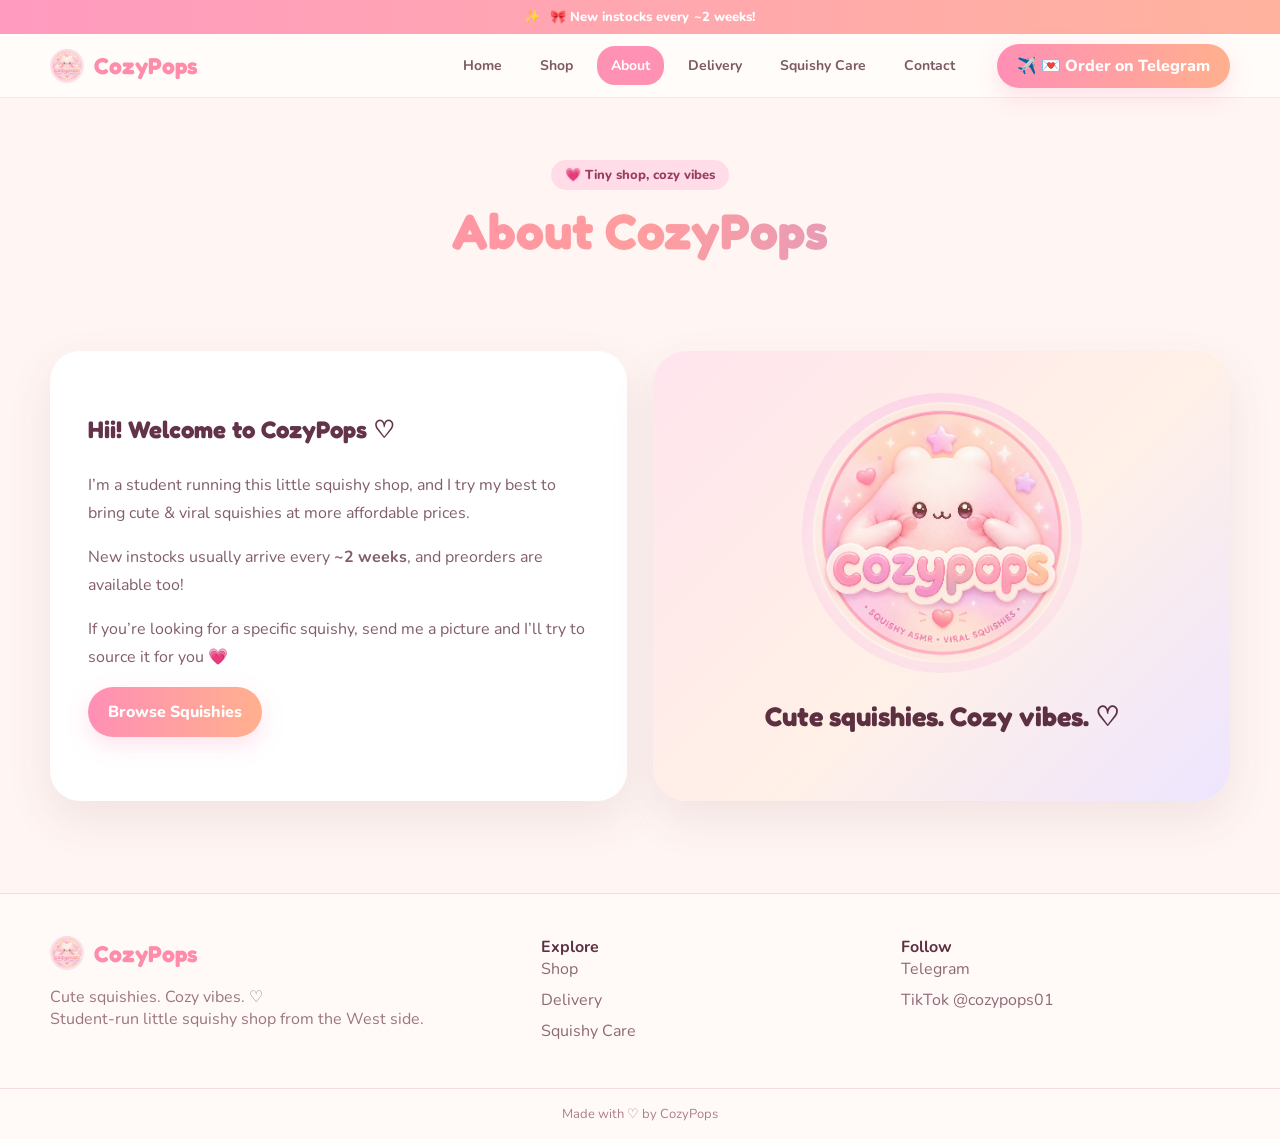
==== about.html @ 8c3b7f12 "Initial CozyPops website" ====
<!doctype html><html lang="en"><head><meta charset="utf-8"><meta name="viewport" content="width=device-width,initial-scale=1"><meta name="theme-color" content="#ff8fb5"><link rel="icon" href="assets/cozypops-logo.png"><link rel="stylesheet" href="css/styles.css"><title>About | CozyPops</title></head><body><div id="site-header"></div><main><section class="page-head"><div class="wrap"><span class="eyebrow">💗 Tiny shop, cozy vibes</span><h1>About CozyPops</h1></div></section><section class="section-sm"><div class="wrap split"><div class="content-card"><h2>Hii! Welcome to CozyPops ♡</h2><p>I’m a student running this little squishy shop, and I try my best to bring cute & viral squishies at more affordable prices.</p><p>New instocks usually arrive every <strong>~2 weeks</strong>, and preorders are available too!</p><p>If you’re looking for a specific squishy, send me a picture and I’ll try to source it for you 💗</p><a class="btn-primary" href="shop.html">Browse Squishies</a></div><div class="soft-panel center"><img src="assets/cozypops-logo.png" alt="CozyPops" style="width:280px;margin:auto;border-radius:50%"><h3 style="font-family:Fredoka;font-size:27px">Cute squishies. Cozy vibes. ♡</h3></div></div></section></main><div id="site-footer"></div><script src="js/products.js"></script><script src="js/app.js"></script></body></html>
---- css/styles.css ----
@import url('https://fonts.googleapis.com/css2?family=Fredoka:wght@400;500;600;700&family=Nunito:wght@400;500;600;700;800&display=swap');
:root{--bg:#fff5f2;--panel:#fffaf8;--white:#fff;--pink:#ff8fb5;--pink2:#ff9aa9;--peach:#ffb08e;--lav:#c9a5ea;--ink:#5d3041;--muted:#a77988;--line:#f8ddd9;--mint:#e7f6ee;--mintink:#3f8d70;--shadow:0 18px 45px rgba(120,65,84,.10);--radius:28px}
*{box-sizing:border-box}html{scroll-behavior:smooth}body{margin:0;background:var(--bg);color:var(--ink);font-family:'Nunito',sans-serif;overflow-x:hidden}a{color:inherit;text-decoration:none}button,input,select,textarea{font:inherit}img{max-width:100%;display:block}.wrap{width:min(1180px,calc(100% - 36px));margin:auto}.section{padding:78px 0}.section-sm{padding:52px 0}.center{text-align:center}.muted{color:var(--muted)}
.announcement{height:34px;background:linear-gradient(90deg,#ff9bc0,#ffb39e);color:#fff;display:flex;align-items:center;justify-content:center;font-weight:800;font-size:13px;letter-spacing:.1px}.announcement .spark{display:inline-block;animation:twinkle 1.5s ease-in-out infinite;margin-right:9px}@keyframes twinkle{50%{transform:scale(1.35) rotate(12deg);opacity:.65}}
header{height:64px;background:rgba(255,252,250,.92);backdrop-filter:blur(12px);position:sticky;top:0;z-index:30;border-bottom:1px solid rgba(247,219,218,.65)}.nav{height:100%;display:flex;align-items:center;gap:28px}.brand{display:flex;align-items:center;gap:10px;font-family:'Fredoka';font-size:23px;font-weight:700;color:#ff8ca9;margin-right:auto}.brand img{width:34px;height:34px;border-radius:50%;object-fit:cover}.navlinks{display:flex;align-items:center;gap:10px}.navlinks a{padding:10px 14px;border-radius:18px;font-weight:700;color:#7d5b66;font-size:14px;transition:.2s}.navlinks a:hover,.navlinks a.active{background:#ff91b4;color:white}.telegram-btn,.btn-primary{border:none;display:inline-flex;align-items:center;justify-content:center;gap:8px;padding:11px 20px;border-radius:999px;color:#fff;background:linear-gradient(90deg,var(--pink),var(--peach));font-weight:800;box-shadow:0 8px 22px rgba(255,143,181,.25);cursor:pointer;transition:.2s}.telegram-btn:hover,.btn-primary:hover{transform:translateY(-2px);box-shadow:0 12px 28px rgba(255,143,181,.34)}.btn-soft{display:inline-flex;justify-content:center;align-items:center;gap:7px;padding:11px 19px;border-radius:999px;background:#ffe4ee;color:#8b3555;font-weight:800;border:0;cursor:pointer;transition:.2s}.btn-soft:hover{background:#ffd3e2;transform:translateY(-1px)}.menu-btn{display:none;border:0;background:#ffe5ee;width:42px;height:42px;border-radius:14px;color:#7d4158;font-size:21px}
.hero{min-height:590px;display:grid;place-items:center;position:relative;overflow:hidden;background:radial-gradient(circle at 20% 15%,#fff 0 5%,transparent 25%),linear-gradient(180deg,#fff7f6,#fff2f0)}.hero-inner{display:grid;grid-template-columns:1.05fr .95fr;align-items:center;gap:58px;position:relative;z-index:2}.hero h1{font-family:'Fredoka';font-size:clamp(46px,6vw,76px);line-height:.98;margin:0 0 20px;background:linear-gradient(90deg,#ff83ad,#ff9a9a,#bd92e7);-webkit-background-clip:text;background-clip:text;color:transparent}.hero p{font-size:20px;color:#936d7a;max-width:580px;margin:0 0 28px}.hero-actions{display:flex;gap:12px;flex-wrap:wrap}.hero-card{position:relative;display:flex;justify-content:center;align-items:center}.hero-card:before{content:'';position:absolute;width:390px;height:390px;border-radius:46% 54% 42% 58%;background:linear-gradient(135deg,#ffd5e4,#ffebda 55%,#e7dbff);animation:blob 8s ease-in-out infinite}.hero-logo{width:min(390px,82vw);position:relative;z-index:1;border-radius:50%;filter:drop-shadow(0 28px 28px rgba(148,79,101,.16));animation:float 4s ease-in-out infinite}.floaty{position:absolute;font-size:30px;z-index:1;filter:drop-shadow(0 6px 6px rgba(137,83,101,.12));animation:drift 5s ease-in-out infinite}.f1{left:6%;top:18%}.f2{right:6%;top:30%;animation-delay:-1s}.f3{left:13%;bottom:14%;animation-delay:-2s}.f4{right:16%;bottom:12%;animation-delay:-3s}@keyframes float{50%{transform:translateY(-13px) rotate(1deg)}}@keyframes drift{50%{transform:translateY(-18px) rotate(12deg)}}@keyframes blob{50%{transform:rotate(8deg) scale(1.04);border-radius:56% 44% 58% 42%}}
.eyebrow{display:inline-flex;gap:7px;align-items:center;padding:6px 14px;border-radius:999px;background:#ffdce8;color:#9a3f60;font-weight:800;font-size:13px}.title{font-family:'Fredoka';font-size:42px;margin:14px 0 10px;background:linear-gradient(90deg,#ff86af,#ff9d9e,#b998e5);-webkit-background-clip:text;background-clip:text;color:transparent}.sub{font-size:18px;color:#a27484;margin:0 auto;max-width:650px}
.product-grid{display:grid;grid-template-columns:repeat(4,1fr);gap:24px;margin-top:42px}.product-card{background:white;border-radius:25px;overflow:hidden;box-shadow:var(--shadow);transition:.28s;position:relative}.product-card:hover{transform:translateY(-7px);box-shadow:0 24px 50px rgba(120,65,84,.15)}.product-media{aspect-ratio:1/1;position:relative;overflow:hidden;background:#ffeef2}.product-media img{width:100%;height:100%;object-fit:cover;transition:.35s}.product-card:hover .product-media img{transform:scale(1.045)}.badges{position:absolute;left:14px;top:14px;display:flex;gap:7px;flex-wrap:wrap}.badge{font-size:11px;font-weight:900;text-transform:uppercase;padding:6px 10px;border-radius:999px;background:#ffd6e4;color:#963c5d}.badge.viral{background:#fff0d7;color:#a76826}.badge.preorder{background:#e8ddff;color:#684e9e}.badge.sold{background:#eee;color:#777}.card-body{padding:17px 18px 18px}.product-name{font-weight:900;font-size:16px;min-height:44px}.price-row{display:flex;align-items:center;justify-content:space-between;gap:10px;margin:9px 0 15px}.price{font-family:'Fredoka';font-size:22px;font-weight:700;color:#ff839f}.stock{font-size:13px;color:#9f7382}.stock.low{color:#c0663e}.stock.ok{color:#7c7180}.card-body .btn-soft{width:100%;padding:9px}.stars{color:#ffb158;letter-spacing:1px}.rating{font-size:12px;color:#a57483;margin-top:8px}
.cat-grid{display:grid;grid-template-columns:repeat(5,1fr);gap:16px;margin-top:34px}.cat-card{background:#fff;border-radius:22px;padding:24px 12px;text-align:center;box-shadow:var(--shadow);transition:.2s}.cat-card:hover{transform:translateY(-4px)}.cat-emoji{font-size:38px;display:block;margin-bottom:10px;animation:bob 3s ease-in-out infinite}.cat-card:nth-child(even) .cat-emoji{animation-delay:-1.4s}@keyframes bob{50%{transform:translateY(-7px) rotate(6deg)}}
.soft-panel{background:linear-gradient(135deg,#ffe5ee,#fff0e7 55%,#eee5ff);border-radius:34px;padding:42px;box-shadow:var(--shadow)}.three-col{display:grid;grid-template-columns:repeat(3,1fr);gap:20px}.info-card{background:rgba(255,255,255,.8);border-radius:24px;padding:28px;text-align:center}.info-card .icon{font-size:36px;margin-bottom:9px}.info-card h3{font-family:'Fredoka';margin:0 0 8px;font-size:22px}.review-grid{display:grid;grid-template-columns:repeat(3,1fr);gap:20px;margin-top:36px}.review-card{background:#fff;border-radius:24px;padding:24px;box-shadow:var(--shadow)}.review-card p{color:#7d5d69;line-height:1.65}.review-head{display:flex;align-items:center;justify-content:space-between;margin-bottom:10px}.avatar{width:38px;height:38px;border-radius:50%;display:grid;place-items:center;background:#ffe2ec}.cta{padding:65px 0}.cta-inner{text-align:center;background:linear-gradient(135deg,#ffd9e8,#fff0e1 55%,#e9ddff);border-radius:40px;padding:54px 24px;position:relative;overflow:hidden}.cta-inner h2{font-family:'Fredoka';font-size:40px;margin:0 0 10px}.cta-inner p{color:#956f7b;margin:0 0 23px}
.page-head{padding:62px 0 28px;text-align:center}.page-head h1{font-family:'Fredoka';font-size:50px;margin:10px 0;background:linear-gradient(90deg,#ff86af,#ff9d9e,#b998e5);-webkit-background-clip:text;background-clip:text;color:transparent}.filters{background:#fff;border-radius:24px;padding:20px;box-shadow:var(--shadow);display:grid;grid-template-columns:2fr 1fr 1fr;gap:12px;align-items:center}.searchbox,.select{width:100%;border:1px solid #f2d7d7;background:#fff9f8;border-radius:15px;padding:12px 14px;color:#704758;outline:none}.chip-row{display:flex;gap:8px;flex-wrap:wrap;margin:18px 0 0}.chip{border:0;background:#ffe6ee;color:#8d4b63;padding:9px 14px;border-radius:999px;font-weight:800;cursor:pointer}.chip.active{background:linear-gradient(90deg,#ff90b4,#ffad93);color:white}.result-count{margin:24px 0 -12px;color:#a37684;font-size:14px}
.product-detail{display:grid;grid-template-columns:1fr 1fr;gap:46px;align-items:start;padding:70px 0}.gallery-main{background:#fff;border-radius:30px;overflow:hidden;aspect-ratio:1/1;box-shadow:var(--shadow)}.gallery-main img{width:100%;height:100%;object-fit:cover}.thumbs{display:flex;gap:12px;margin-top:14px}.thumb{width:76px;height:76px;border-radius:20px;border:3px solid transparent;overflow:hidden;background:#fff;cursor:pointer;padding:0}.thumb.active{border-color:#ff8fb5}.thumb img{width:100%;height:100%;object-fit:cover}.back{display:inline-flex;align-items:center;gap:7px;color:#a56f80;font-weight:700;margin-bottom:20px}.detail-meta h1{font-family:'Fredoka';font-size:43px;margin:12px 0}.big-price{font-family:'Fredoka';font-size:30px;color:#ff839f;font-weight:700}.pill-stock{display:inline-block;margin-left:10px;padding:7px 13px;border-radius:999px;background:var(--mint);color:var(--mintink);font-size:12px;font-weight:800}.detail-desc{font-size:17px;color:#98717f;line-height:1.7}.order-box{margin-top:26px;border-radius:25px;padding:25px;background:linear-gradient(135deg,#ffdfe9,#f5e8ff);}.order-box h3{margin:0 0 6px}.order-box p{margin:0 0 16px;color:#a06479}.detail-facts{display:flex;gap:10px;flex-wrap:wrap;margin-top:18px}.fact{padding:8px 12px;border-radius:12px;background:#fff;border:1px solid #f1d9dc;color:#8a6572;font-size:13px}
.review-section{padding:10px 0 70px}.review-layout{display:grid;grid-template-columns:.8fr 1.2fr;gap:30px}.rating-panel,.review-form{background:#fff;border-radius:26px;padding:28px;box-shadow:var(--shadow)}.rating-number{font-family:'Fredoka';font-size:58px;color:#ff8da9}.review-list{margin-top:24px;display:grid;gap:13px}.review-item{background:#fff9f8;border-radius:18px;padding:16px}.review-item strong{display:block}.review-form input,.review-form textarea{width:100%;margin:7px 0 12px;border:1px solid #efd7da;border-radius:14px;padding:12px;background:#fffafa;outline:none}.review-form textarea{min-height:100px;resize:vertical}.star-input{display:flex;gap:5px;margin:8px 0 14px}.star-input button{border:0;background:none;font-size:26px;color:#ddd;cursor:pointer;padding:0}.star-input button.on{color:#ffb158}
.content-card{background:#fff;border-radius:30px;padding:38px;box-shadow:var(--shadow);line-height:1.75;color:#815e6b}.content-card h2,.content-card h3{font-family:'Fredoka';color:#633449}.split{display:grid;grid-template-columns:1fr 1fr;gap:26px}.care-list{display:grid;gap:14px}.care-item{background:#fff;border-radius:20px;padding:18px;display:flex;align-items:flex-start;gap:14px;box-shadow:var(--shadow)}.care-item .care-icon{font-size:28px}.contact-card{text-align:center}.social-btns{display:flex;gap:10px;justify-content:center;flex-wrap:wrap;margin-top:22px}
footer{background:#fffaf8;border-top:1px solid #f4dddc;margin-top:40px}.footer{padding:42px 0;display:grid;grid-template-columns:1.4fr 1fr 1fr;gap:30px}.foot-brand p{color:#9c7582}.foot-links{display:grid;gap:9px;color:#8e6875}.copy{border-top:1px solid #f4dddc;padding:16px;text-align:center;color:#ad7d8c;font-size:13px}
.reveal{opacity:0;transform:translateY(20px);transition:.55s}.reveal.visible{opacity:1;transform:none}.empty{padding:50px;text-align:center;color:#a47786;background:#fff;border-radius:24px;grid-column:1/-1}.toast{position:fixed;right:22px;bottom:22px;background:#6b3448;color:#fff;padding:13px 18px;border-radius:16px;box-shadow:var(--shadow);opacity:0;transform:translateY(10px);pointer-events:none;transition:.25s;z-index:50}.toast.show{opacity:1;transform:none}
@media(max-width:950px){.navlinks{position:fixed;left:18px;right:18px;top:104px;background:#fff;border-radius:22px;padding:14px;box-shadow:var(--shadow);display:none;flex-direction:column;align-items:stretch}.navlinks.open{display:flex}.navlinks a{text-align:center}.menu-btn{display:block}.nav>.telegram-btn{display:none}.hero-inner,.product-detail,.review-layout,.split{grid-template-columns:1fr}.hero{padding:55px 0}.hero-inner{text-align:center}.hero p{margin-left:auto;margin-right:auto}.hero-actions{justify-content:center}.hero-card{order:-1}.hero-logo{width:300px}.product-grid{grid-template-columns:repeat(2,1fr)}.cat-grid{grid-template-columns:repeat(3,1fr)}.three-col,.review-grid{grid-template-columns:1fr}.filters{grid-template-columns:1fr}.footer{grid-template-columns:1fr 1fr}.detail-meta h1{font-size:37px}}
@media(max-width:580px){.wrap{width:min(100% - 24px,1180px)}.section{padding:54px 0}.title{font-size:34px}.hero h1{font-size:48px}.hero p{font-size:17px}.product-grid{gap:13px}.card-body{padding:14px}.product-name{font-size:14px}.price{font-size:19px}.stock{font-size:11px}.cat-grid{grid-template-columns:repeat(2,1fr)}.soft-panel{padding:24px 15px}.page-head h1{font-size:40px}.product-detail{padding:38px 0;gap:26px}.thumb{width:62px;height:62px;border-radius:15px}.detail-meta h1{font-size:34px}.footer{grid-template-columns:1fr}.announcement{font-size:11px}.brand{font-size:20px}.brand img{width:31px;height:31px}}
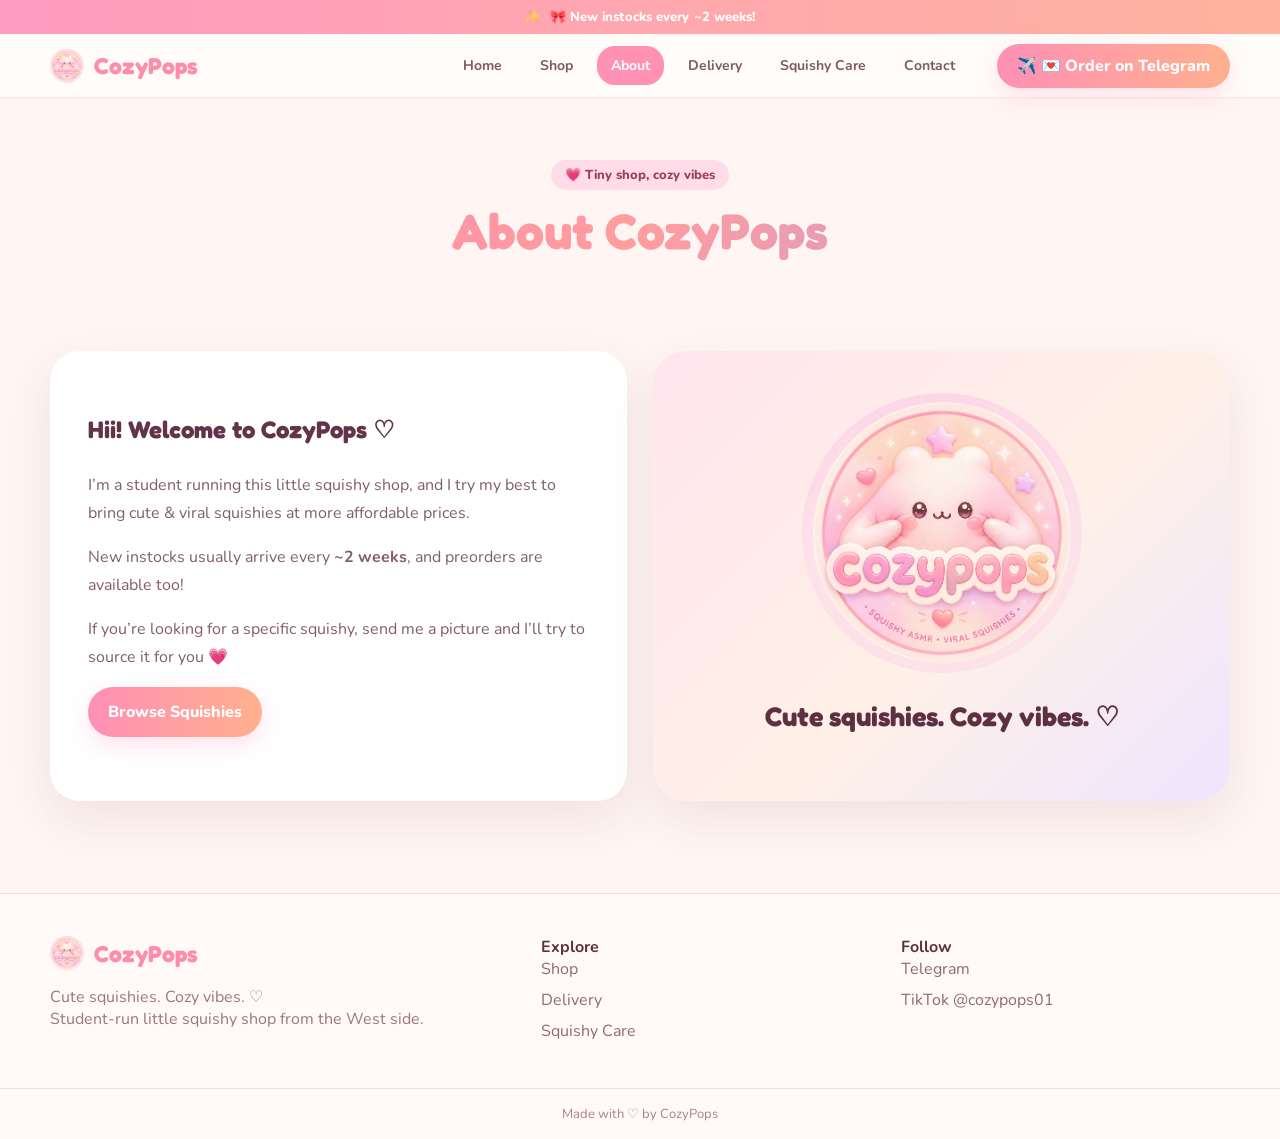
==== commit 94a86a52: "removing of review sections" ====
--- a/about.html
+++ b/about.html
@@ -1 +1,55 @@
-<!doctype html><html lang="en"><head><meta charset="utf-8"><meta name="viewport" content="width=device-width,initial-scale=1"><meta name="theme-color" content="#ff8fb5"><link rel="icon" href="assets/cozypops-logo.png"><link rel="stylesheet" href="css/styles.css"><title>About | CozyPops</title></head><body><div id="site-header"></div><main><section class="page-head"><div class="wrap"><span class="eyebrow">💗 Tiny shop, cozy vibes</span><h1>About CozyPops</h1></div></section><section class="section-sm"><div class="wrap split"><div class="content-card"><h2>Hii! Welcome to CozyPops ♡</h2><p>I’m a student running this little squishy shop, and I try my best to bring cute & viral squishies at more affordable prices.</p><p>New instocks usually arrive every <strong>~2 weeks</strong>, and preorders are available too!</p><p>If you’re looking for a specific squishy, send me a picture and I’ll try to source it for you 💗</p><a class="btn-primary" href="shop.html">Browse Squishies</a></div><div class="soft-panel center"><img src="assets/cozypops-logo.png" alt="CozyPops" style="width:280px;margin:auto;border-radius:50%"><h3 style="font-family:Fredoka;font-size:27px">Cute squishies. Cozy vibes. ♡</h3></div></div></section></main><div id="site-footer"></div><script src="js/products.js"></script><script src="js/app.js"></script></body></html>+<!doctype html>
+<html lang="en">
+  <head>
+    <meta charset="utf-8" />
+    <meta name="viewport" content="width=device-width,initial-scale=1" />
+    <meta name="theme-color" content="#ff8fb5" />
+    <link rel="icon" href="assets/cozypops-logo.png" />
+    <link rel="stylesheet" href="css/styles.css" />
+    <title>About | CozyPops</title>
+  </head>
+  <body>
+    <div id="site-header"></div>
+    <main>
+      <section class="page-head">
+        <div class="wrap">
+          <span class="eyebrow">💗 Tiny shop, cozy vibes</span>
+          <h1>About CozyPops</h1>
+        </div>
+      </section>
+      <section class="section-sm">
+        <div class="wrap split">
+          <div class="content-card">
+            <h2>Hii! Welcome to CozyPops ♡</h2>
+            <p>
+              I’m a student running this little squishy shop, and I try my best
+              to bring cute & viral squishies at more affordable prices.
+            </p>
+            <p>
+              New instocks usually arrive every <strong>~2 weeks</strong>, and
+              preorders are available too!
+            </p>
+            <p>
+              If you’re looking for a specific squishy, send me a picture and
+              I’ll try to source it for you 💗
+            </p>
+            <a class="btn-primary" href="shop.html">Browse Squishies</a>
+          </div>
+          <div class="soft-panel center">
+            <img
+              src="assets/cozypops-logo.png"
+              alt="CozyPops"
+              style="width: 280px; margin: auto; border-radius: 50%"
+            />
+            <h3 style="font-family: Fredoka; font-size: 27px">
+              Cute squishies. Cozy vibes. ♡
+            </h3>
+          </div>
+        </div>
+      </section>
+    </main>
+    <div id="site-footer"></div>
+    <script src="js/products.js"></script>
+    <script src="js/app.js"></script>
+  </body>
+</html>
